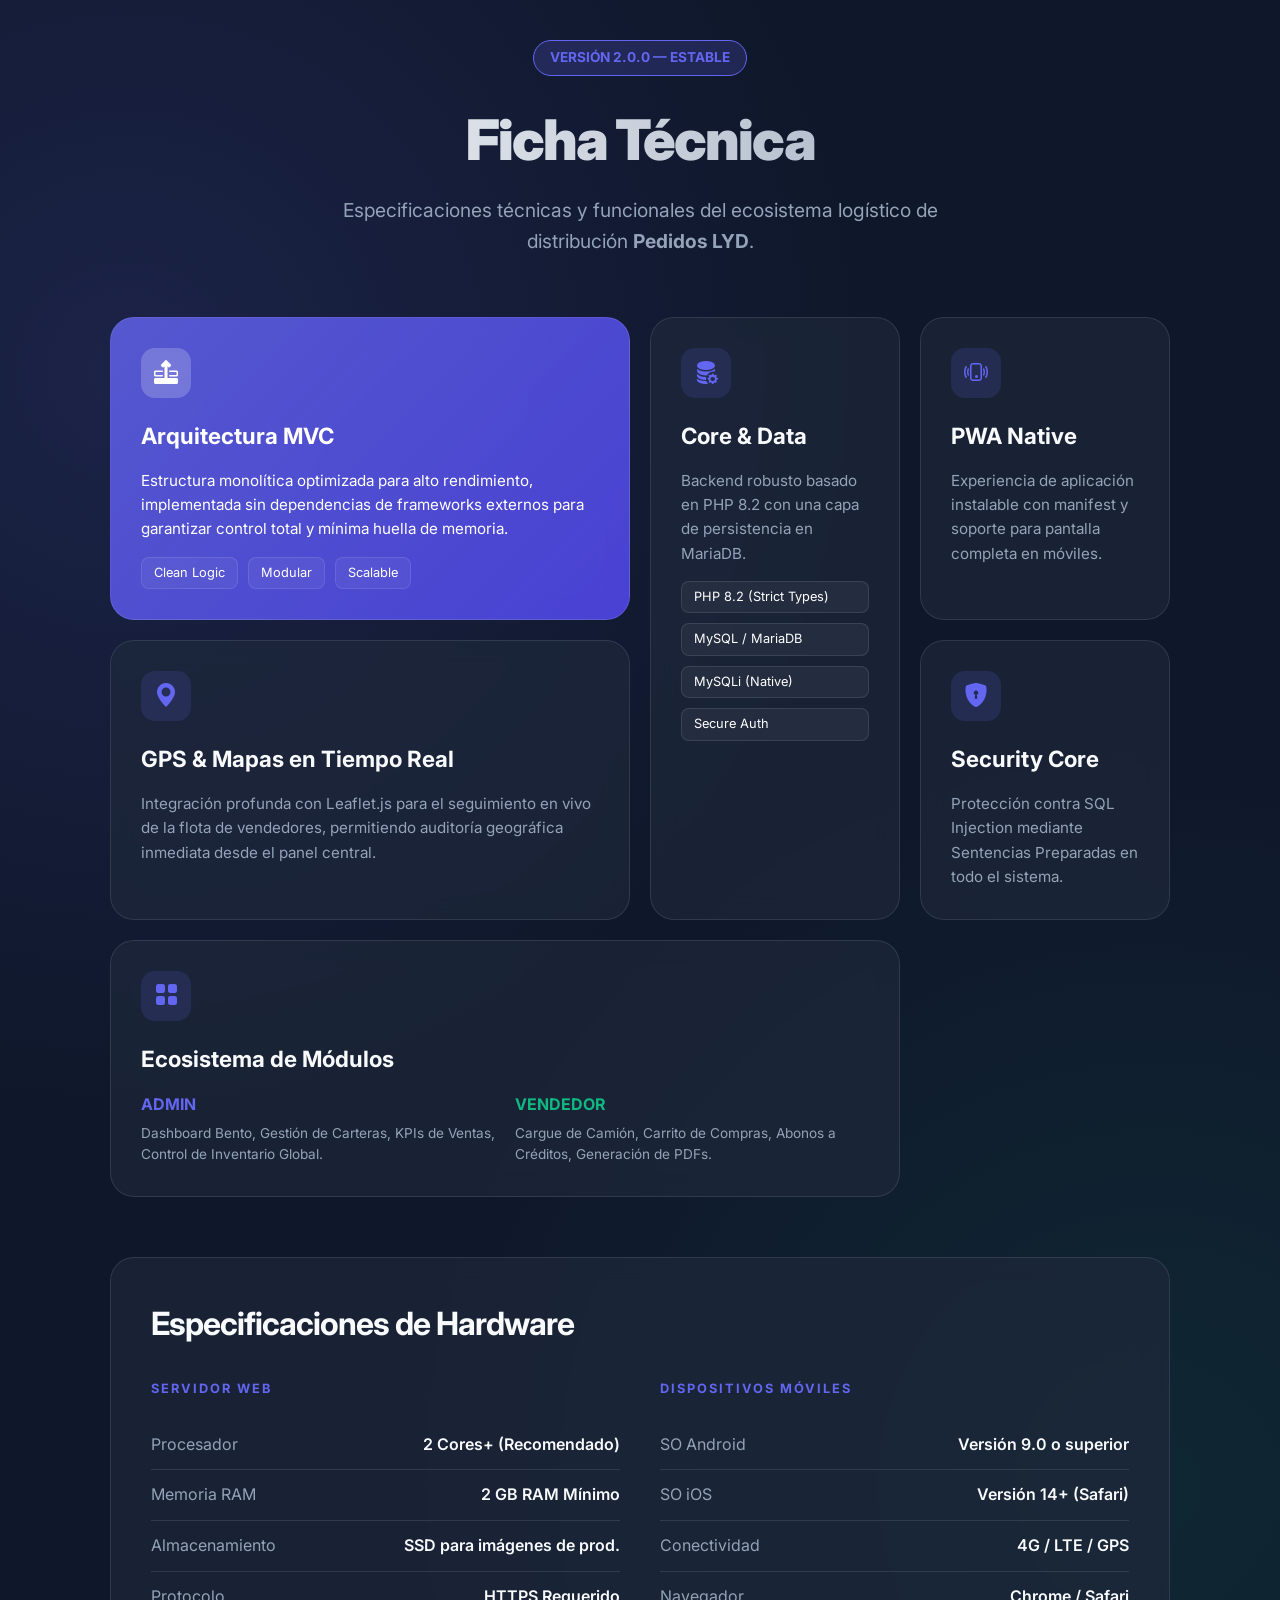
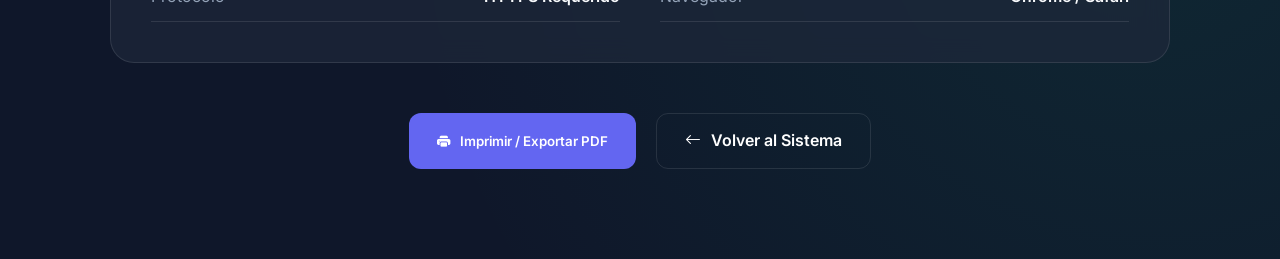
==== FICHA_TECNICA.html @ ea38b662 "docs: mejora de ficha técnica, refuerzo de seguridad en login y ajuste UX de scroll" ====
<!DOCTYPE html>
<html lang="es">
<head>
    <meta charset="UTF-8">
    <meta name="viewport" content="width=device-width, initial-scale=1.0">
    <title>Ficha Técnica — Pedidos LYD</title>
    <link rel="preconnect" href="https://fonts.googleapis.com">
    <link rel="preconnect" href="https://fonts.gstatic.com" crossorigin>
    <link href="https://fonts.googleapis.com/css2?family=Inter:wght@300;400;500;600;700;800;900&display=swap" rel="stylesheet">
    <link rel="stylesheet" href="https://cdn.jsdelivr.net/npm/bootstrap-icons@1.11.3/font/bootstrap-icons.min.css">
    <style>
        :root {
            --primary: #6366f1;
            --primary-dark: #4f46e5;
            --accent: #10b981;
            --bg: #0f172a;
            --card-bg: rgba(30, 41, 59, 0.7);
            --glass-border: rgba(255, 255, 255, 0.1);
            --text: #f8fafc;
            --text-dim: #94a3b8;
        }

        * {
            margin: 0;
            padding: 0;
            box-sizing: border-box;
            font-family: 'Inter', sans-serif;
        }

        body {
            background-color: var(--bg);
            color: var(--text);
            line-height: 1.6;
            overflow-x: hidden;
            background-image: 
                radial-gradient(circle at 10% 20%, rgba(99, 102, 241, 0.15) 0%, transparent 40%),
                radial-gradient(circle at 90% 80%, rgba(16, 185, 129, 0.1) 0%, transparent 40%);
            min-height: 100vh;
            padding-bottom: 50px;
        }

        .container {
            max-width: 1100px;
            margin: 0 auto;
            padding: 40px 20px;
        }

        /* --- Header --- */
        header {
            text-align: center;
            margin-bottom: 60px;
            animation: fadeInDown 0.8s ease-out;
        }

        .badge-version {
            background: rgba(99, 102, 241, 0.2);
            color: var(--primary);
            padding: 6px 16px;
            border-radius: 100px;
            font-size: 0.85rem;
            font-weight: 700;
            border: 1px solid var(--primary);
            display: inline-block;
            margin-bottom: 20px;
        }

        header h1 {
            font-size: 3.5rem;
            font-weight: 900;
            letter-spacing: -2px;
            margin-bottom: 10px;
            background: linear-gradient(to right, #fff, #94a3b8);
            -webkit-background-clip: text;
            -webkit-text-fill-color: transparent;
        }

        header p {
            color: var(--text-dim);
            font-size: 1.2rem;
            max-width: 600px;
            margin: 0 auto;
        }

        /* --- Bento Grid --- */
        .bento-grid {
            display: grid;
            grid-template-columns: repeat(4, 1fr);
            grid-auto-rows: minmax(180px, auto);
            gap: 20px;
            margin-bottom: 40px;
        }

        .bento-item {
            background: var(--card-bg);
            backdrop-filter: blur(12px);
            border: 1px solid var(--glass-border);
            border-radius: 24px;
            padding: 30px;
            transition: all 0.3s ease;
            position: relative;
            overflow: hidden;
        }

        .bento-item:hover {
            transform: translateY(-5px);
            border-color: rgba(99, 102, 241, 0.4);
            box-shadow: 0 20px 40px rgba(0,0,0,0.3);
        }

        /* Spans */
        .span-2 { grid-column: span 2; }
        .span-3 { grid-column: span 3; }
        .row-2 { grid-row: span 2; }

        .icon-box {
            width: 50px;
            height: 50px;
            background: rgba(99, 102, 241, 0.15);
            border-radius: 14px;
            display: flex;
            align-items: center;
            justify-content: center;
            margin-bottom: 20px;
            color: var(--primary);
            font-size: 1.5rem;
        }

        .bento-item h3 {
            font-size: 1.4rem;
            font-weight: 700;
            margin-bottom: 15px;
            display: flex;
            align-items: center;
            gap: 10px;
        }

        .bento-item p {
            color: var(--text-dim);
            font-size: 0.95rem;
        }

        /* List styling */
        .tech-list {
            list-style: none;
            display: flex;
            flex-wrap: wrap;
            gap: 10px;
            margin-top: 15px;
        }

        .tech-tag {
            background: rgba(255, 255, 255, 0.05);
            padding: 5px 12px;
            border-radius: 8px;
            font-size: 0.8rem;
            border: 1px solid var(--glass-border);
            color: #fff;
        }

        /* Special Items */
        .v-gradient {
            background: linear-gradient(135deg, rgba(99, 102, 241, 0.8), rgba(79, 70, 229, 0.9));
            color: #fff;
        }
        .v-gradient p, .v-gradient .icon-box { color: #fff; }
        .v-gradient .icon-box { background: rgba(255, 255, 255, 0.2); }

        /* --- Specifications Table --- */
        .specs-section {
            margin-top: 60px;
            background: var(--card-bg);
            backdrop-filter: blur(12px);
            border: 1px solid var(--glass-border);
            border-radius: 24px;
            padding: 40px;
        }

        .specs-section h2 {
            font-size: 2rem;
            margin-bottom: 30px;
            letter-spacing: -1px;
        }

        .specs-grid {
            display: grid;
            grid-template-columns: 1fr 1fr;
            gap: 40px;
        }

        .spec-group h4 {
            color: var(--primary);
            text-transform: uppercase;
            font-size: 0.8rem;
            letter-spacing: 2px;
            margin-bottom: 20px;
            display: block;
        }

        .spec-item {
            display: flex;
            justify-content: space-between;
            padding: 12px 0;
            border-bottom: 1px solid var(--glass-border);
        }

        .spec-label { color: var(--text-dim); }
        .spec-value { font-weight: 600; }

        /* --- Footer Actions --- */
        .actions {
            margin-top: 50px;
            display: flex;
            justify-content: center;
            gap: 20px;
        }

        .btn {
            padding: 14px 28px;
            border-radius: 12px;
            font-weight: 600;
            cursor: pointer;
            display: flex;
            align-items: center;
            gap: 10px;
            transition: all 0.3s;
            text-decoration: none;
            border: none;
        }

        .btn-primary { background: var(--primary); color: #fff; }
        .btn-primary:hover { background: var(--primary-dark); transform: scale(1.05); }

        .btn-outline { background: transparent; color: #fff; border: 1px solid var(--glass-border); }
        .btn-outline:hover { background: rgba(255, 255, 255, 0.05); }

        /* Animations */
        @keyframes fadeInDown {
            from { opacity: 0; transform: translateY(-20px); }
            to { opacity: 1; transform: translateY(0); }
        }

        /* Print styles */
        @media print {
            body { background: #fff; color: #000; }
            .bento-grid { display: block; }
            .bento-item { border: 1px solid #ddd; margin-bottom: 20px; page-break-inside: avoid; }
            .actions, .badge-version { display: none; }
            .specs-section { border: 1px solid #ddd; }
            header h1 { -webkit-text-fill-color: #000; }
        }

        /* Responsive */
        @media (max-width: 992px) {
            .bento-grid { grid-template-columns: repeat(2, 1fr); }
            .span-3 { grid-column: span 2; }
        }

        @media (max-width: 600px) {
            .bento-grid { grid-template-columns: 1fr; }
            .span-2, .span-3 { grid-column: span 1; }
            .specs-grid { grid-template-columns: 1fr; }
            header h1 { font-size: 2.5rem; }
        }
    </style>
</head>
<body>

    <div class="container">
        <header>
            <span class="badge-version">VERSIÓN 2.0.0 — ESTABLE</span>
            <h1>Ficha Técnica</h1>
            <p>Especificaciones técnicas y funcionales del ecosistema logístico de distribución <strong>Pedidos LYD</strong>.</p>
        </header>

        <div class="bento-grid">
            
            <!-- Arquitectura -->
            <div class="bento-item span-2 v-gradient">
                <div class="icon-box"><i class="bi bi-layer-forward"></i></div>
                <h3>Arquitectura MVC</h3>
                <p>Estructura monolítica optimizada para alto rendimiento, implementada sin dependencias de frameworks externos para garantizar control total y mínima huella de memoria.</p>
                <ul class="tech-list">
                    <li class="tech-tag">Clean Logic</li>
                    <li class="tech-tag">Modular</li>
                    <li class="tech-tag">Scalable</li>
                </ul>
            </div>

            <!-- Stack Backend -->
            <div class="bento-item row-2">
                <div class="icon-box"><i class="bi bi-database-fill-gear"></i></div>
                <h3>Core & Data</h3>
                <p>Backend robusto basado en PHP 8.2 con una capa de persistencia en MariaDB.</p>
                <ul class="tech-list" style="flex-direction: column;">
                    <li class="tech-tag">PHP 8.2 (Strict Types)</li>
                    <li class="tech-tag">MySQL / MariaDB</li>
                    <li class="tech-tag">MySQLi (Native)</li>
                    <li class="tech-tag">Secure Auth</li>
                </ul>
            </div>

            <!-- PWA -->
            <div class="bento-item">
                <div class="icon-box"><i class="bi bi-phone-vibrate"></i></div>
                <h3>PWA Native</h3>
                <p>Experiencia de aplicación instalable con manifest y soporte para pantalla completa en móviles.</p>
            </div>

            <!-- GPS Tracking -->
            <div class="bento-item span-2">
                <div class="icon-box"><i class="bi bi-geo-alt-fill"></i></div>
                <h3>GPS & Mapas en Tiempo Real</h3>
                <p>Integración profunda con Leaflet.js para el seguimiento en vivo de la flota de vendedores, permitiendo auditoría geográfica inmediata desde el panel central.</p>
            </div>

            <!-- Frontend -->
            <div class="bento-item">
                <div class="icon-box"><i class="bi bi-shield-lock-fill"></i></div>
                <h3>Security Core</h3>
                <p>Protección contra SQL Injection mediante Sentencias Preparadas en todo el sistema.</p>
            </div>

            <!-- Modulos -->
            <div class="bento-item span-3">
                <div class="icon-box"><i class="bi bi-grid-fill"></i></div>
                <h3>Ecosistema de Módulos</h3>
                <div style="display: grid; grid-template-columns: 1fr 1fr; gap: 20px; margin-top: 10px;">
                    <div>
                        <strong style="color: var(--primary); display: block; margin-bottom: 5px;">ADMIN</strong>
                        <p style="font-size: 0.85rem;">Dashboard Bento, Gestión de Carteras, KPIs de Ventas, Control de Inventario Global.</p>
                    </div>
                    <div>
                        <strong style="color: var(--accent); display: block; margin-bottom: 5px;">VENDEDOR</strong>
                        <p style="font-size: 0.85rem;">Cargue de Camión, Carrito de Compras, Abonos a Créditos, Generación de PDFs.</p>
                    </div>
                </div>
            </div>

        </div>

        <div class="specs-section">
            <h2>Especificaciones de Hardware</h2>
            <div class="specs-grid">
                <div class="spec-group">
                    <h4>Servidor Web</h4>
                    <div class="spec-item">
                        <span class="spec-label">Procesador</span>
                        <span class="spec-value">2 Cores+ (Recomendado)</span>
                    </div>
                    <div class="spec-item">
                        <span class="spec-label">Memoria RAM</span>
                        <span class="spec-value">2 GB RAM Mínimo</span>
                    </div>
                    <div class="spec-item">
                        <span class="spec-label">Almacenamiento</span>
                        <span class="spec-value">SSD para imágenes de prod.</span>
                    </div>
                    <div class="spec-item">
                        <span class="spec-label">Protocolo</span>
                        <span class="spec-value">HTTPS Requerido</span>
                    </div>
                </div>
                <div class="spec-group">
                    <h4>Dispositivos Móviles</h4>
                    <div class="spec-item">
                        <span class="spec-label">SO Android</span>
                        <span class="spec-value">Versión 9.0 o superior</span>
                    </div>
                    <div class="spec-item">
                        <span class="spec-label">SO iOS</span>
                        <span class="spec-value">Versión 14+ (Safari)</span>
                    </div>
                    <div class="spec-item">
                        <span class="spec-label">Conectividad</span>
                        <span class="spec-value">4G / LTE / GPS</span>
                    </div>
                    <div class="spec-item">
                        <span class="spec-label">Navegador</span>
                        <span class="spec-value">Chrome / Safari</span>
                    </div>
                </div>
            </div>
        </div>

        <div class="actions">
            <button class="btn btn-primary" onclick="window.print()">
                <i class="bi bi-printer-fill"></i> Imprimir / Exportar PDF
            </button>
            <a href="index.html" class="btn btn-outline">
                <i class="bi bi-arrow-left"></i> Volver al Sistema
            </a>
        </div>
    </div>

</body>
</html>
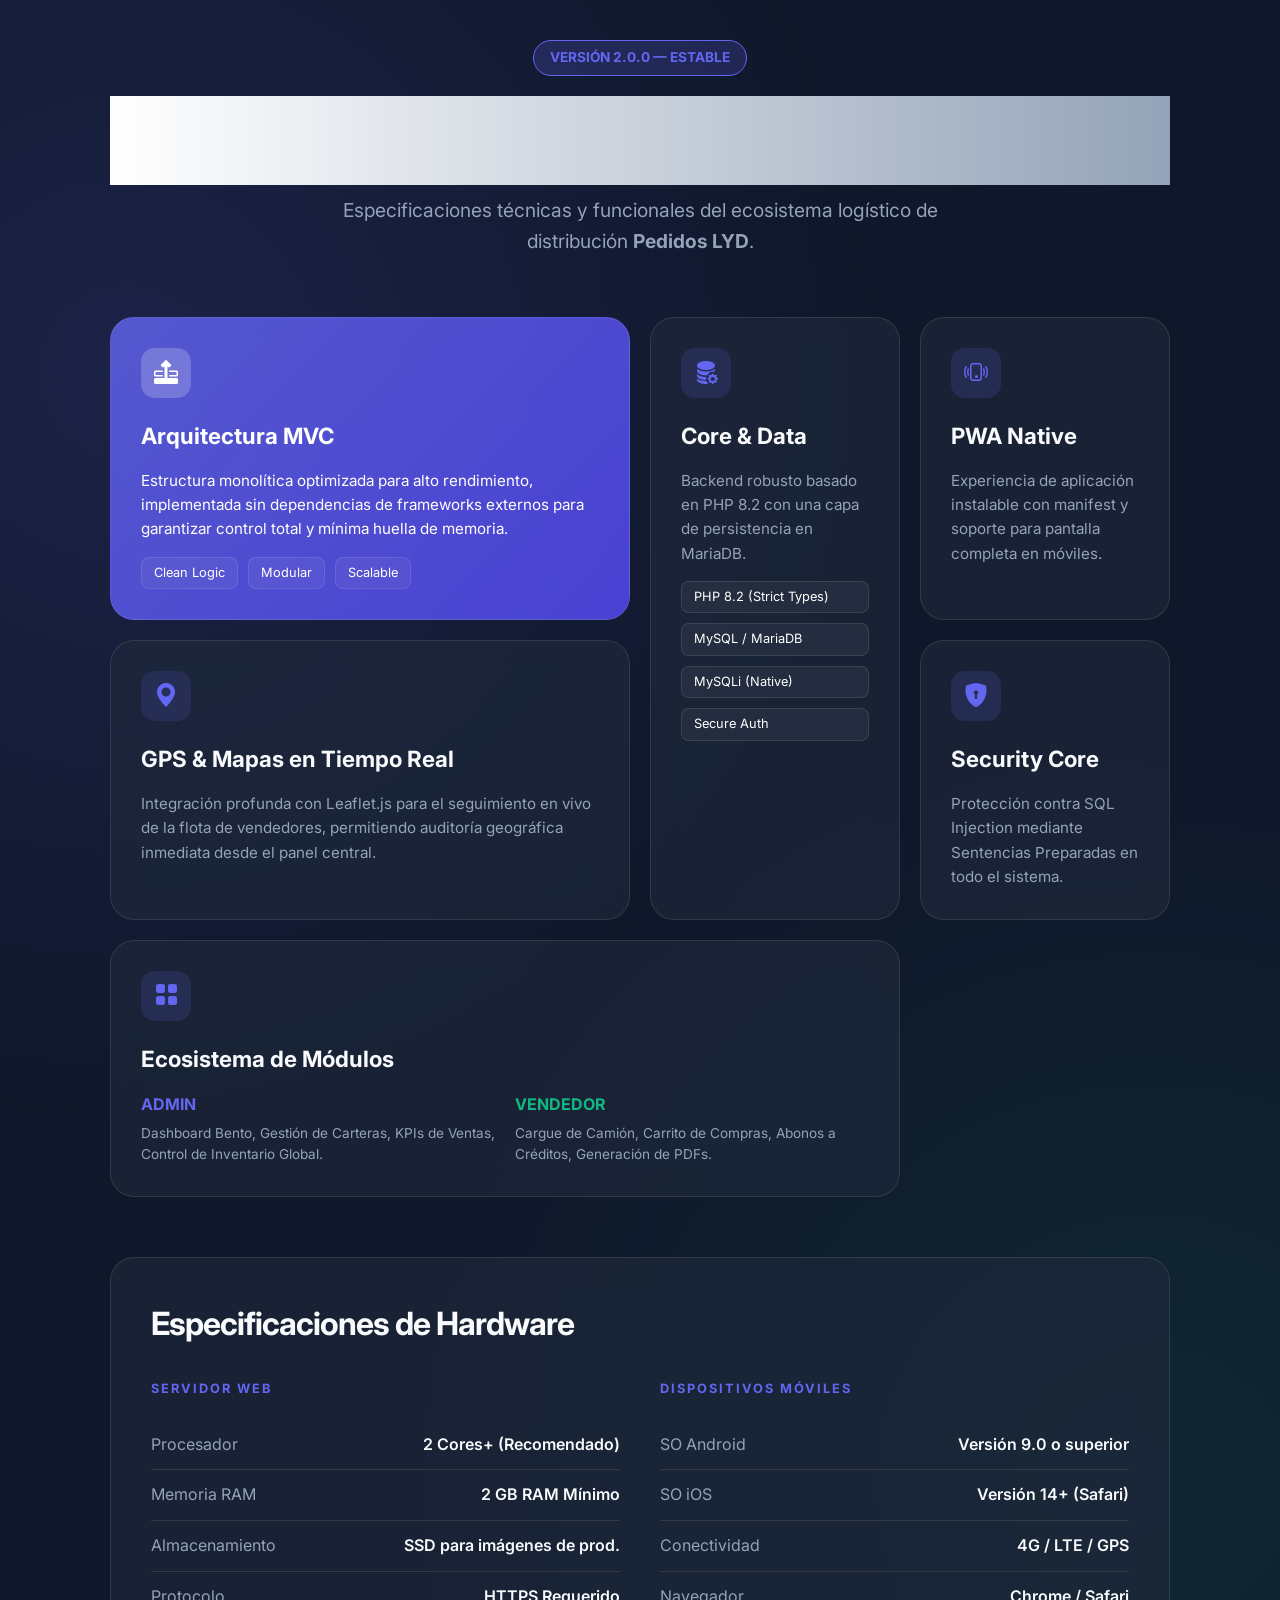
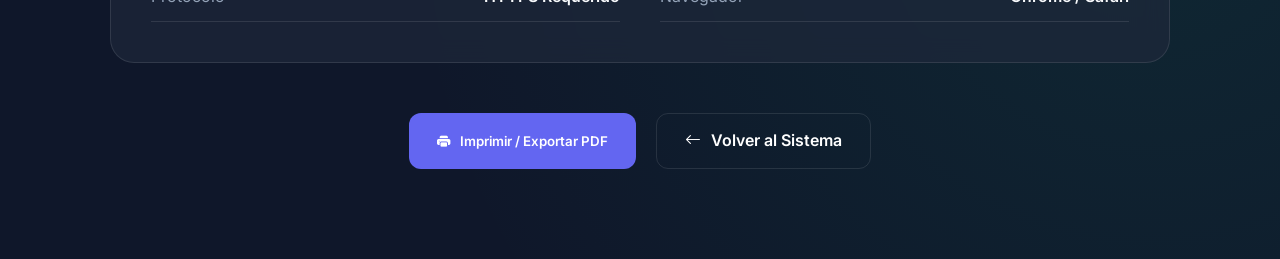
==== commit 4fcb90a1: "feat: mejoras UX moneda, confirmacion de abonos y reportes de cierre admin. Incluye formateo en tiem" ====
--- a/FICHA_TECNICA.html
+++ b/FICHA_TECNICA.html
@@ -1,12 +1,14 @@
 <!DOCTYPE html>
 <html lang="es">
+
 <head>
     <meta charset="UTF-8">
     <meta name="viewport" content="width=device-width, initial-scale=1.0">
     <title>Ficha Técnica — Pedidos LYD</title>
     <link rel="preconnect" href="https://fonts.googleapis.com">
     <link rel="preconnect" href="https://fonts.gstatic.com" crossorigin>
-    <link href="https://fonts.googleapis.com/css2?family=Inter:wght@300;400;500;600;700;800;900&display=swap" rel="stylesheet">
+    <link href="https://fonts.googleapis.com/css2?family=Inter:wght@300;400;500;600;700;800;900&display=swap"
+        rel="stylesheet">
     <link rel="stylesheet" href="https://cdn.jsdelivr.net/npm/bootstrap-icons@1.11.3/font/bootstrap-icons.min.css">
     <style>
         :root {
@@ -32,7 +34,7 @@
             color: var(--text);
             line-height: 1.6;
             overflow-x: hidden;
-            background-image: 
+            background-image:
                 radial-gradient(circle at 10% 20%, rgba(99, 102, 241, 0.15) 0%, transparent 40%),
                 radial-gradient(circle at 90% 80%, rgba(16, 185, 129, 0.1) 0%, transparent 40%);
             min-height: 100vh;
@@ -70,7 +72,6 @@
             letter-spacing: -2px;
             margin-bottom: 10px;
             background: linear-gradient(to right, #fff, #94a3b8);
-            -webkit-background-clip: text;
             -webkit-text-fill-color: transparent;
         }
 
@@ -104,13 +105,21 @@
         .bento-item:hover {
             transform: translateY(-5px);
             border-color: rgba(99, 102, 241, 0.4);
-            box-shadow: 0 20px 40px rgba(0,0,0,0.3);
+            box-shadow: 0 20px 40px rgba(0, 0, 0, 0.3);
         }
 
         /* Spans */
-        .span-2 { grid-column: span 2; }
-        .span-3 { grid-column: span 3; }
-        .row-2 { grid-row: span 2; }
+        .span-2 {
+            grid-column: span 2;
+        }
+
+        .span-3 {
+            grid-column: span 3;
+        }
+
+        .row-2 {
+            grid-row: span 2;
+        }
 
         .icon-box {
             width: 50px;
@@ -162,8 +171,15 @@
             background: linear-gradient(135deg, rgba(99, 102, 241, 0.8), rgba(79, 70, 229, 0.9));
             color: #fff;
         }
-        .v-gradient p, .v-gradient .icon-box { color: #fff; }
-        .v-gradient .icon-box { background: rgba(255, 255, 255, 0.2); }
+
+        .v-gradient p,
+        .v-gradient .icon-box {
+            color: #fff;
+        }
+
+        .v-gradient .icon-box {
+            background: rgba(255, 255, 255, 0.2);
+        }
 
         /* --- Specifications Table --- */
         .specs-section {
@@ -203,8 +219,13 @@
             border-bottom: 1px solid var(--glass-border);
         }
 
-        .spec-label { color: var(--text-dim); }
-        .spec-value { font-weight: 600; }
+        .spec-label {
+            color: var(--text-dim);
+        }
+
+        .spec-value {
+            font-weight: 600;
+        }
 
         /* --- Footer Actions --- */
         .actions {
@@ -227,58 +248,120 @@
             border: none;
         }
 
-        .btn-primary { background: var(--primary); color: #fff; }
-        .btn-primary:hover { background: var(--primary-dark); transform: scale(1.05); }
-
-        .btn-outline { background: transparent; color: #fff; border: 1px solid var(--glass-border); }
-        .btn-outline:hover { background: rgba(255, 255, 255, 0.05); }
+        .btn-primary {
+            background: var(--primary);
+            color: #fff;
+        }
+
+        .btn-primary:hover {
+            background: var(--primary-dark);
+            transform: scale(1.05);
+        }
+
+        .btn-outline {
+            background: transparent;
+            color: #fff;
+            border: 1px solid var(--glass-border);
+        }
+
+        .btn-outline:hover {
+            background: rgba(255, 255, 255, 0.05);
+        }
 
         /* Animations */
         @keyframes fadeInDown {
-            from { opacity: 0; transform: translateY(-20px); }
-            to { opacity: 1; transform: translateY(0); }
+            from {
+                opacity: 0;
+                transform: translateY(-20px);
+            }
+
+            to {
+                opacity: 1;
+                transform: translateY(0);
+            }
         }
 
         /* Print styles */
         @media print {
-            body { background: #fff; color: #000; }
-            .bento-grid { display: block; }
-            .bento-item { border: 1px solid #ddd; margin-bottom: 20px; page-break-inside: avoid; }
-            .actions, .badge-version { display: none; }
-            .specs-section { border: 1px solid #ddd; }
-            header h1 { -webkit-text-fill-color: #000; }
+            body {
+                background: #fff;
+                color: #000;
+            }
+
+            .bento-grid {
+                display: block;
+            }
+
+            .bento-item {
+                border: 1px solid #ddd;
+                margin-bottom: 20px;
+                page-break-inside: avoid;
+            }
+
+            .actions,
+            .badge-version {
+                display: none;
+            }
+
+            .specs-section {
+                border: 1px solid #ddd;
+            }
+
+            header h1 {
+                -webkit-text-fill-color: #000;
+            }
         }
 
         /* Responsive */
         @media (max-width: 992px) {
-            .bento-grid { grid-template-columns: repeat(2, 1fr); }
-            .span-3 { grid-column: span 2; }
+            .bento-grid {
+                grid-template-columns: repeat(2, 1fr);
+            }
+
+            .span-3 {
+                grid-column: span 2;
+            }
         }
 
         @media (max-width: 600px) {
-            .bento-grid { grid-template-columns: 1fr; }
-            .span-2, .span-3 { grid-column: span 1; }
-            .specs-grid { grid-template-columns: 1fr; }
-            header h1 { font-size: 2.5rem; }
+            .bento-grid {
+                grid-template-columns: 1fr;
+            }
+
+            .span-2,
+            .span-3 {
+                grid-column: span 1;
+            }
+
+            .specs-grid {
+                grid-template-columns: 1fr;
+            }
+
+            header h1 {
+                font-size: 2.5rem;
+            }
         }
     </style>
 </head>
+
 <body>
 
     <div class="container">
         <header>
             <span class="badge-version">VERSIÓN 2.0.0 — ESTABLE</span>
             <h1>Ficha Técnica</h1>
-            <p>Especificaciones técnicas y funcionales del ecosistema logístico de distribución <strong>Pedidos LYD</strong>.</p>
+            <p>Especificaciones técnicas y funcionales del ecosistema logístico de distribución <strong>Pedidos
+                    LYD</strong>.</p>
         </header>
 
         <div class="bento-grid">
-            
+
             <!-- Arquitectura -->
             <div class="bento-item span-2 v-gradient">
                 <div class="icon-box"><i class="bi bi-layer-forward"></i></div>
                 <h3>Arquitectura MVC</h3>
-                <p>Estructura monolítica optimizada para alto rendimiento, implementada sin dependencias de frameworks externos para garantizar control total y mínima huella de memoria.</p>
+                <p>Estructura monolítica optimizada para alto rendimiento, implementada sin dependencias de frameworks
+                    externos para garantizar control total y mínima huella de memoria.</p>
                 <ul class="tech-list">
                     <li class="tech-tag">Clean Logic</li>
                     <li class="tech-tag">Modular</li>
@@ -310,7 +393,8 @@
             <div class="bento-item span-2">
                 <div class="icon-box"><i class="bi bi-geo-alt-fill"></i></div>
                 <h3>GPS & Mapas en Tiempo Real</h3>
-                <p>Integración profunda con Leaflet.js para el seguimiento en vivo de la flota de vendedores, permitiendo auditoría geográfica inmediata desde el panel central.</p>
+                <p>Integración profunda con Leaflet.js para el seguimiento en vivo de la flota de vendedores,
+                    permitiendo auditoría geográfica inmediata desde el panel central.</p>
             </div>
 
             <!-- Frontend -->
@@ -327,11 +411,13 @@
                 <div style="display: grid; grid-template-columns: 1fr 1fr; gap: 20px; margin-top: 10px;">
                     <div>
                         <strong style="color: var(--primary); display: block; margin-bottom: 5px;">ADMIN</strong>
-                        <p style="font-size: 0.85rem;">Dashboard Bento, Gestión de Carteras, KPIs de Ventas, Control de Inventario Global.</p>
+                        <p style="font-size: 0.85rem;">Dashboard Bento, Gestión de Carteras, KPIs de Ventas, Control de
+                            Inventario Global.</p>
                     </div>
                     <div>
                         <strong style="color: var(--accent); display: block; margin-bottom: 5px;">VENDEDOR</strong>
-                        <p style="font-size: 0.85rem;">Cargue de Camión, Carrito de Compras, Abonos a Créditos, Generación de PDFs.</p>
+                        <p style="font-size: 0.85rem;">Cargue de Camión, Carrito de Compras, Abonos a Créditos,
+                            Generación de PDFs.</p>
                     </div>
                 </div>
             </div>
@@ -393,4 +479,5 @@
     </div>
 
 </body>
-</html>
+
+</html>
